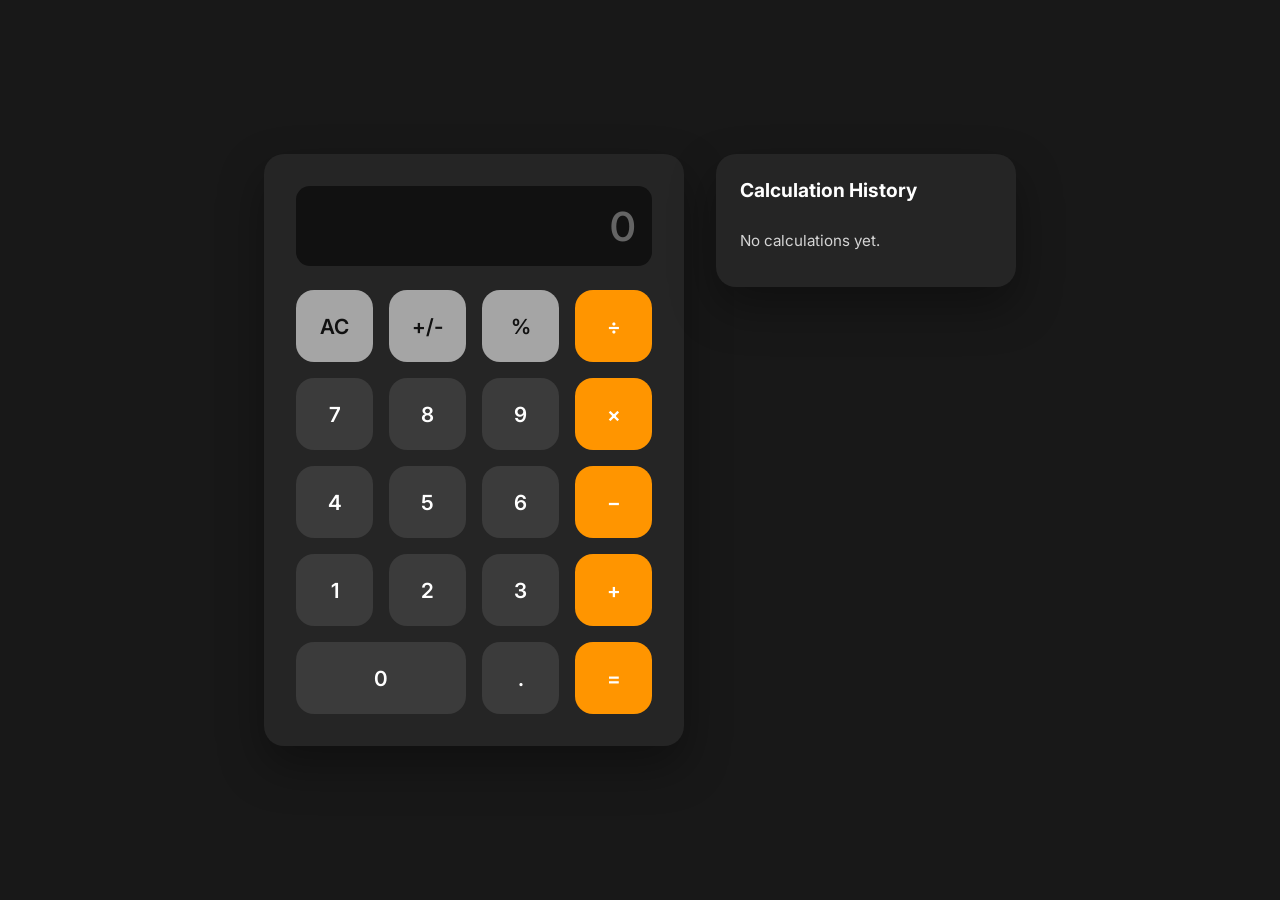
==== WebDev-L2-Calculator/index.html @ 6a3ae7d1 "update: done with htlm & css" ====
<!doctype html>
<html lang="en">
  <head>
    <meta charset="UTF-8" />
    <meta name="viewport" content="width=device-width, initial-scale=1.0" />

    <title>OIBSIP Calculator</title>

    <!-- Google Font -->
    <link rel="preconnect" href="https://fonts.googleapis.com" />
    <link rel="preconnect" href="https://fonts.gstatic.com" crossorigin />
    <link
      href="https://fonts.googleapis.com/css2?family=Inter:wght@300;400;500;600;700&display=swap"
      rel="stylesheet"
    />

    <link rel="stylesheet" href="style.css" />
  </head>

  <body>
    <main>
      <!-- Calculator -->
      <section class="calculator">
        <!-- Display -->
        <div class="display">
          <input
            type="text"
            id="display"
            placeholder="0"
            readonly
            autocomplete="off"
            aria-label="Calculator display"
          />
        </div>

        <div class="buttons" role="grid">
          <button data-action="clear" aria-label="Clear">AC</button>
          <button data-action="toggle-sign" aria-label="Toggle sign">
            +/-
          </button>
          <button data-action="percent" aria-label="Percentage">%</button>
          <button data-action="operator" data-value="/" aria-label="Divide">
            ÷
          </button>

          <button data-action="number" data-value="7">7</button>
          <button data-action="number" data-value="8">8</button>
          <button data-action="number" data-value="9">9</button>
          <button data-action="operator" data-value="*" aria-label="Multiply">
            ×
          </button>

          <button data-action="number" data-value="4">4</button>
          <button data-action="number" data-value="5">5</button>
          <button data-action="number" data-value="6">6</button>
          <button data-action="operator" data-value="-" aria-label="Subtract">
            −
          </button>

          <button data-action="number" data-value="1">1</button>
          <button data-action="number" data-value="2">2</button>
          <button data-action="number" data-value="3">3</button>
          <button data-action="operator" data-value="+" aria-label="Add">
            +
          </button>

          <button data-action="number" data-value="0">0</button>
          <button data-action="decimal">.</button>
          <button data-action="equal" aria-label="Calculate">=</button>
        </div>
      </section>

      <aside class="history">
        <h2>Calculation History</h2>

        <ul id="history-list" class="history-list">
          <li>No calculations yet.</li>
        </ul>
      </aside>
    </main>

    <script src="script.js"></script>
  </body>
</html>
---- WebDev-L2-Calculator/style.css ----
:root {
  --primary: #f5f5f5;
  --secondary: #5f5f5f;
  --background: #181818;
  --card: #252525;
  --text: #ffffff;
  --operator: #ff9500;
  --equal: #ff9500;
  --radius: 20px;
  --transition: 0.25s ease;
}

* {
  margin: 0;
  padding: 0;
  box-sizing: border-box;
  font-family: "Inter", Arial, Helvetica, sans-serif;
}

body {
  background: var(--background);
  color: var(--text);
  min-height: 100vh;
  display: flex;
  justify-content: center;
  align-items: center;
  padding: 2rem;
}

main {
  width: 100%;
  max-width: 1000px;
  display: flex;
  justify-content: center;
  align-items: flex-start;
  gap: 2rem;
}

/* ==========================
   Calculator
========================== */

.calculator {
  background: var(--card);
  border-radius: var(--radius);
  padding: 2rem;
  width: 100%;
  max-width: 420px;
  box-shadow: 0 20px 45px rgba(0, 0, 0, 0.35);
}

/* ==========================
   Display
========================== */

.display {
  margin-bottom: 1.5rem;
}

#display {
  width: 100%;
  height: 80px;
  border: none;
  outline: none;
  border-radius: 14px;
  background: #111;
  color: var(--text);
  font-size: 2.5rem;
  text-align: right;
  padding: 1rem;
  font-weight: 600;
}

#display::placeholder {
  color: rgba(255, 255, 255, 0.35);
}

/* ==========================
   Buttons
========================== */

.buttons {
  display: grid;
  grid-template-columns: repeat(4, 1fr);
  gap: 1rem;
}

.buttons button {
  border: none;
  outline: none;
  height: 72px;
  border-radius: 18px;
  background: #3b3b3b;
  color: white;
  font-size: 1.3rem;
  font-weight: 600;
  cursor: pointer;
  transition: var(--transition);
}

.buttons button:hover {
  transform: translateY(-3px);
  background: #505050;
}

.buttons button:active {
  transform: scale(0.96);
}

/* Number Buttons */

button[data-action="number"],
button[data-action="decimal"] {
  background: #3b3b3b;
}

/* Utility Buttons */

button[data-action="clear"],
button[data-action="toggle-sign"],
button[data-action="percent"] {
  background: #a5a5a5;
  color: #111;
}

/* Operator Buttons */

button[data-action="operator"] {
  background: var(--operator);
  color: white;
}

/* Equal Button */

button[data-action="equal"] {
  background: var(--equal);
  color: white;
}

/* Make Zero Button Wider */

button[data-value="0"] {
  grid-column: span 2;
}

/* ==========================
   History
========================== */

.history {
  width: 300px;
  background: var(--card);
  border-radius: var(--radius);
  padding: 1.5rem;
  box-shadow: 0 20px 45px rgba(0, 0, 0, 0.35);
}

.history h2 {
  font-size: 1.2rem;
  margin-bottom: 1rem;
}

.history-list {
  list-style: none;
}

.history-list li {
  padding: 0.8rem 0;
  border-bottom: 1px solid rgba(255, 255, 255, 0.08);
  color: #d4d4d4;
  font-size: 0.95rem;
}

.history-list li:last-child {
  border-bottom: none;
}

/* ==========================
   Responsive
========================== */

@media (max-width: 768px) {
  body {
    padding: 1rem;
  }

  main {
    flex-direction: column;
    align-items: center;
  }

  .calculator {
    max-width: 100%;
  }

  .history {
    width: 100%;
    max-width: 420px;
  }

  #display {
    font-size: 2rem;
    height: 70px;
  }

  .buttons button {
    height: 65px;
    font-size: 1.1rem;
  }
}

@media (max-width: 480px) {
  .calculator {
    padding: 1.25rem;
  }

  .history {
    padding: 1.25rem;
  }

  .buttons {
    gap: 0.75rem;
  }

  .buttons button {
    height: 60px;
    border-radius: 14px;
    font-size: 1rem;
  }

  #display {
    font-size: 1.8rem;
  }
}
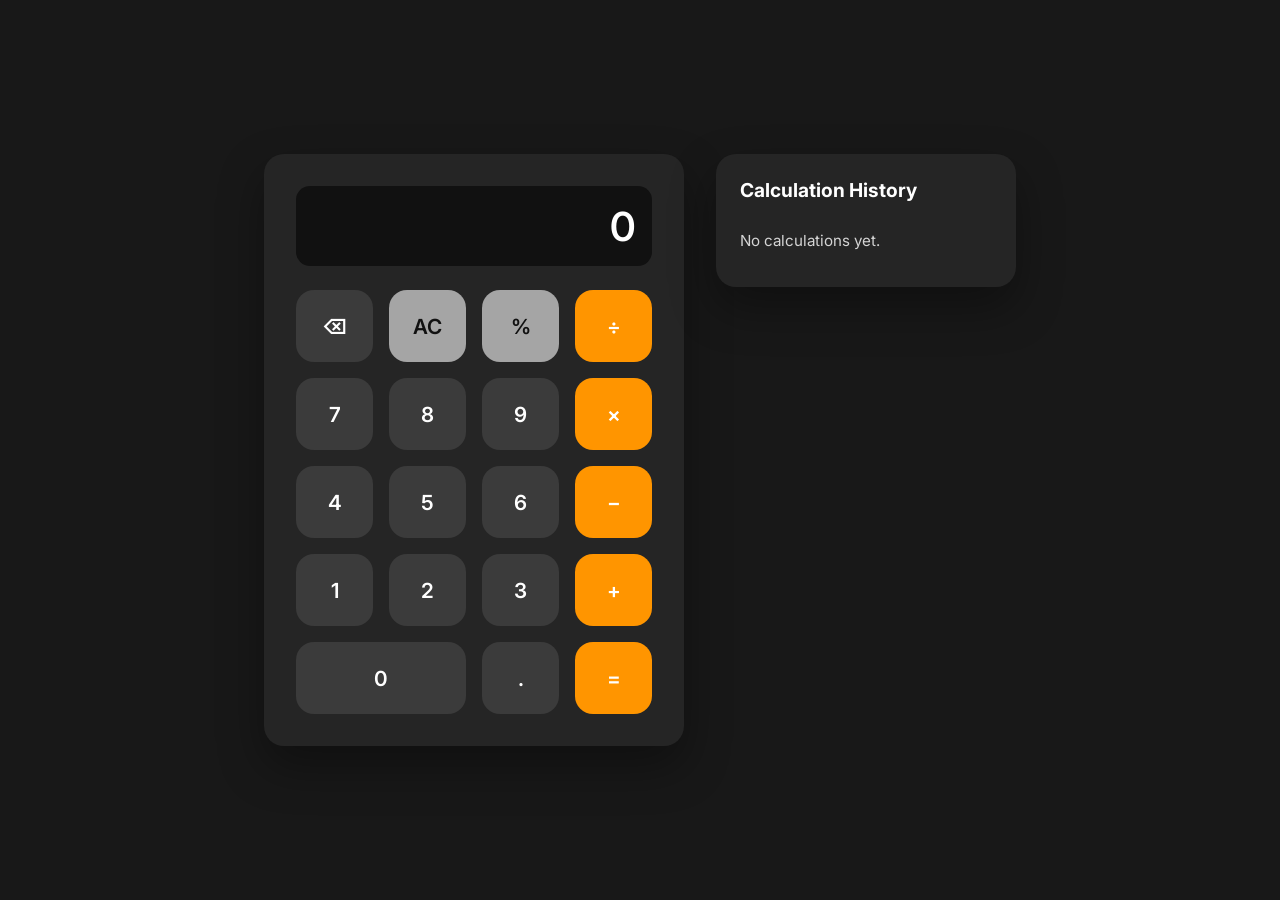
==== commit c37e50bd: "Implement calculator operations, history, backspace, and display reset logic" ====
--- a/WebDev-L2-Calculator/index.html
+++ b/WebDev-L2-Calculator/index.html
@@ -34,16 +34,20 @@
         </div>
 
         <div class="buttons" role="grid">
+          <button data-action="backspace" aria-label="Backspace">⌫</button>
           <button data-action="clear" aria-label="Clear">AC</button>
-          <button data-action="toggle-sign" aria-label="Toggle sign">
-            +/-
-          </button>
           <button data-action="percent" aria-label="Percentage">%</button>
           <button data-action="operator" data-value="/" aria-label="Divide">
             ÷
           </button>
 
-          <button data-action="number" data-value="7">7</button>
+          <button
+            data-action="number"
+            data-value="7"
+            id="button"
+          >
+            7
+          </button>
           <button data-action="number" data-value="8">8</button>
           <button data-action="number" data-value="9">9</button>
           <button data-action="operator" data-value="*" aria-label="Multiply">
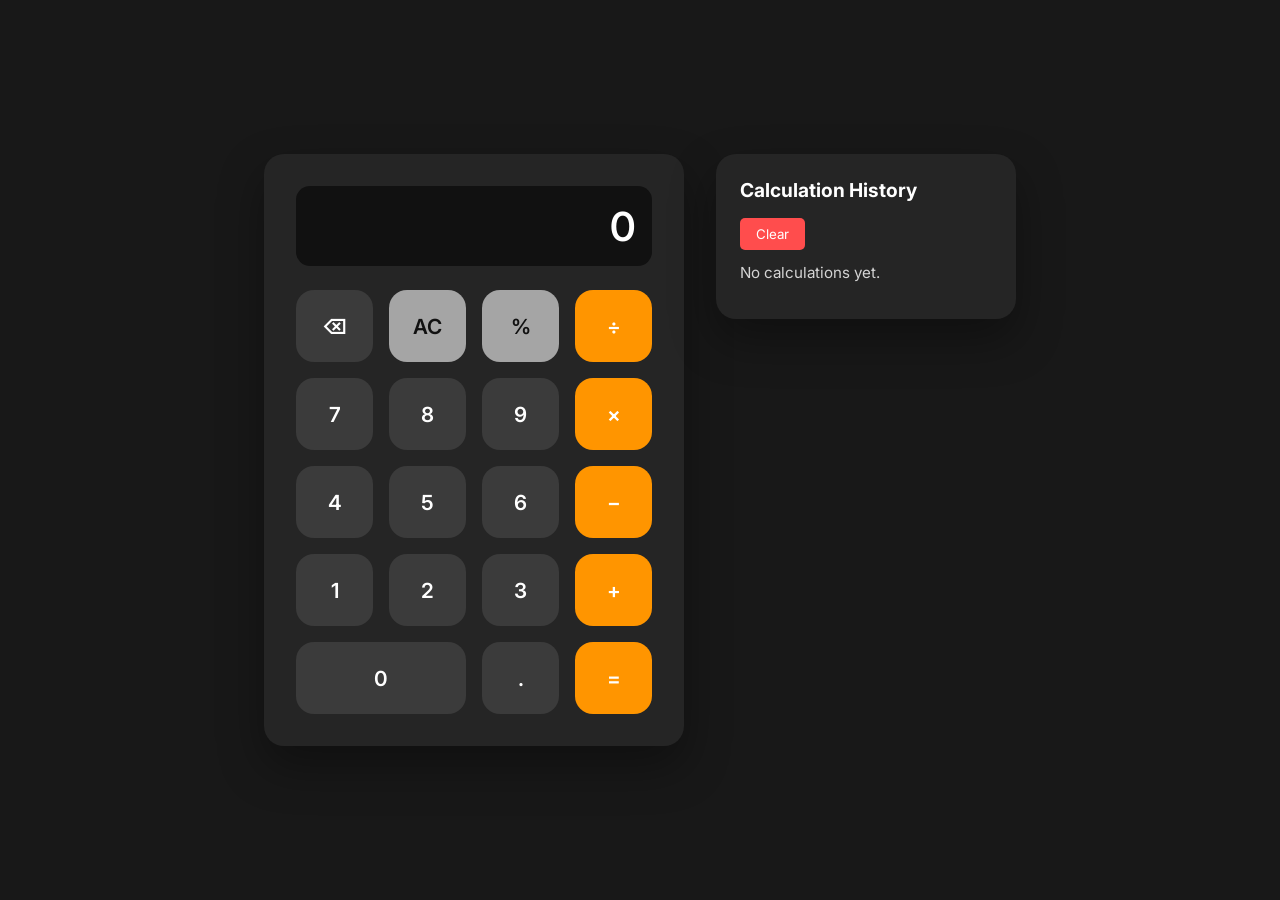
==== commit 4d24fd07: "Complete calculator logic and user interaction features" ====
--- a/WebDev-L2-Calculator/index.html
+++ b/WebDev-L2-Calculator/index.html
@@ -76,6 +76,9 @@
 
       <aside class="history">
         <h2>Calculation History</h2>
+         <button id="clear-history">
+        Clear
+    </button>
 
         <ul id="history-list" class="history-list">
           <li>No calculations yet.</li>
--- a/WebDev-L2-Calculator/style.css
+++ b/WebDev-L2-Calculator/style.css
@@ -208,7 +208,15 @@
     font-size: 1.1rem;
   }
 }
-
+#clear-history{
+  background-color: #ff4d4d;
+  color: white;
+  border: none;
+  padding: 0.5rem 1rem;
+  border-radius: 5px;
+  cursor: pointer;
+  transition: background-color 0.3s ease;
+}
 @media (max-width: 480px) {
   .calculator {
     padding: 1.25rem;
